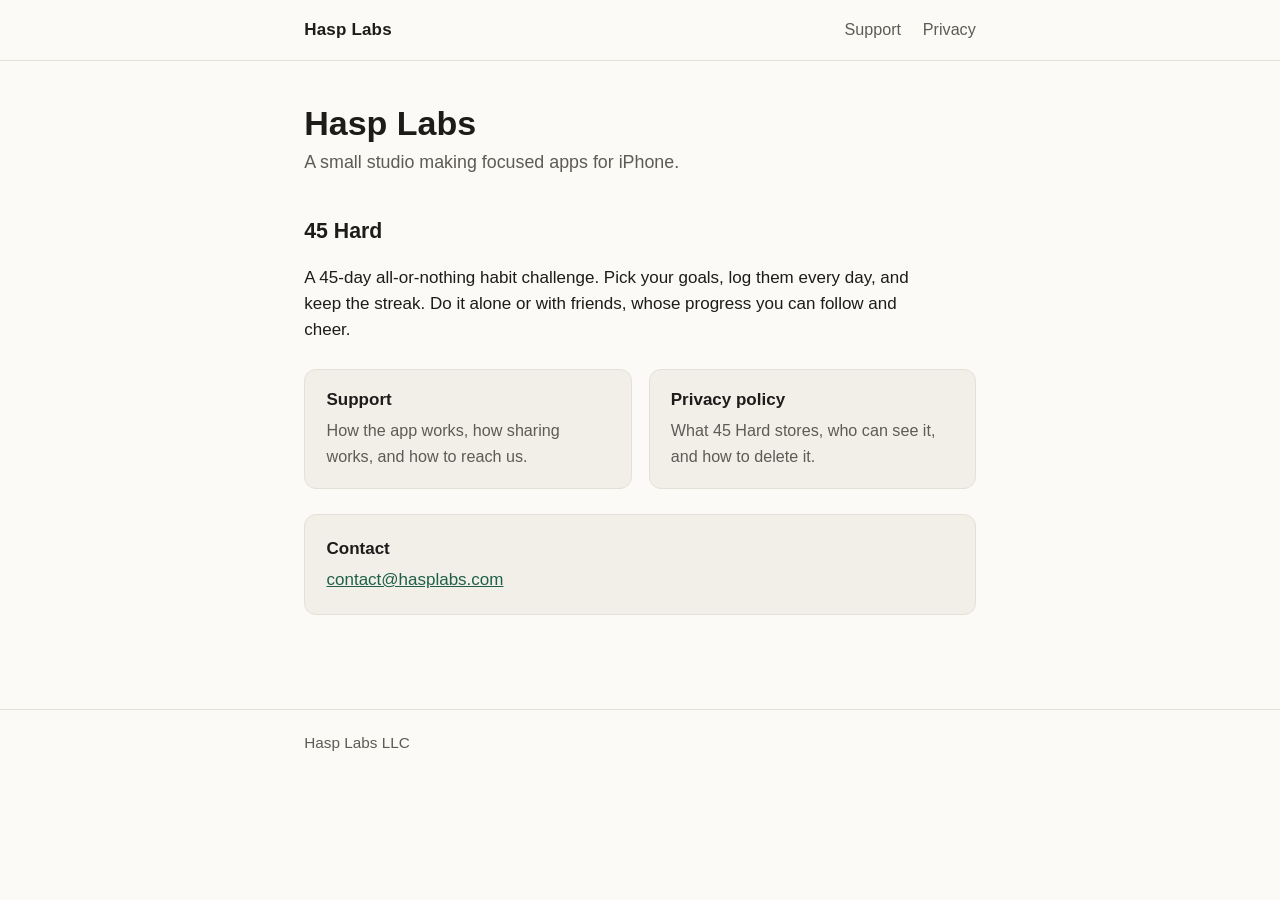
==== index.html @ a6c6ef33 "Add the Hasp Labs site: 45 Hard privacy policy and support pages Co-Authored-By: Claude Fable 5.1 <n" ====
<!doctype html>
<html lang="en">
<head>
  <meta charset="utf-8">
  <meta name="viewport" content="width=device-width, initial-scale=1">
  <title>Hasp Labs</title>
  <meta name="description" content="Hasp Labs LLC makes 45 Hard, a 45-day habit challenge for iPhone. Privacy policy and support.">
  <link rel="stylesheet" href="/assets/site.css">
</head>
<body>
  <header class="site">
    <div class="inner">
      <a class="brand" href="/">Hasp Labs</a>
      <nav>
        <a href="/fortyfivehard/support/">Support</a>
        <a href="/fortyfivehard/privacy/">Privacy</a>
      </nav>
    </div>
  </header>
  <main>
    <h1>Hasp Labs</h1>
    <p class="lede">A small studio making focused apps for iPhone.</p>

    <h2>45 Hard</h2>
    <p>A 45-day all-or-nothing habit challenge. Pick your goals, log them every day, and keep the streak. Do it alone or with friends, whose progress you can follow and cheer.</p>
    <div class="cards">
      <a class="card" href="/fortyfivehard/support/"><strong>Support</strong><span>How the app works, how sharing works, and how to reach us.</span></a>
      <a class="card" href="/fortyfivehard/privacy/"><strong>Privacy policy</strong><span>What 45 Hard stores, who can see it, and how to delete it.</span></a>
    </div>

    <div class="contact">
      <p><strong>Contact</strong></p>
      <p><a href="mailto:contact@hasplabs.com">contact@hasplabs.com</a></p>
    </div>
  </main>
  <footer class="site">
    <div class="inner">Hasp Labs LLC</div>
  </footer>
</body>
</html>
---- assets/site.css ----
:root {
  color-scheme: light dark;
  --bg: #fbfaf7;
  --ink: #1d1c1a;
  --muted: #5e5b55;
  --rule: #e4e0d8;
  --accent: #1f5f4a;
  --accent-ink: #ffffff;
  --card: #f2efe8;
}
@media (prefers-color-scheme: dark) {
  :root {
    --bg: #161614;
    --ink: #ecebe6;
    --muted: #a6a29a;
    --rule: #2c2b27;
    --accent: #7fc8a9;
    --accent-ink: #0f1a15;
    --card: #1f1f1c;
  }
}
* { box-sizing: border-box; }
html { font-size: 17px; }
body {
  margin: 0;
  background: var(--bg);
  color: var(--ink);
  font-family: -apple-system, BlinkMacSystemFont, "Segoe UI", Helvetica, Arial, sans-serif;
  line-height: 1.55;
  -webkit-font-smoothing: antialiased;
}
header.site {
  border-bottom: 1px solid var(--rule);
}
header.site .inner, main, footer.site .inner {
  max-width: 42rem;
  margin: 0 auto;
  padding: 0 1.25rem;
}
header.site .inner {
  display: flex;
  align-items: baseline;
  justify-content: space-between;
  gap: 1rem;
  padding-top: 1rem;
  padding-bottom: 1rem;
}
header.site a { color: var(--ink); text-decoration: none; }
header.site .brand { font-weight: 700; letter-spacing: 0.01em; }
header.site nav a { color: var(--muted); margin-left: 1rem; font-size: 0.95rem; }
header.site nav a:hover, header.site .brand:hover { color: var(--accent); }
main { padding-top: 2.5rem; padding-bottom: 4rem; }
h1 { font-size: 2rem; line-height: 1.15; margin: 0 0 0.35rem; text-wrap: balance; }
h2 { font-size: 1.25rem; margin: 2.25rem 0 0.6rem; }
h3 { font-size: 1.05rem; margin: 1.5rem 0 0.4rem; }
p, li { max-width: 65ch; }
p.lede { color: var(--muted); font-size: 1.05rem; margin-top: 0; }
p.meta { color: var(--muted); font-size: 0.9rem; margin: 0 0 2rem; }
a { color: var(--accent); }
ul { padding-left: 1.25rem; }
li + li { margin-top: 0.35rem; }
dl { margin: 0; }
dt { font-weight: 600; margin-top: 1rem; }
dd { margin: 0.2rem 0 0; }
.contact {
  background: var(--card);
  border: 1px solid var(--rule);
  border-radius: 12px;
  padding: 1rem 1.25rem;
  margin: 1.5rem 0;
}
.contact p { margin: 0.25rem 0; }
.cards { display: grid; gap: 1rem; grid-template-columns: 1fr; margin-top: 1.5rem; }
@media (min-width: 40rem) { .cards { grid-template-columns: 1fr 1fr; } }
.card {
  display: block;
  background: var(--card);
  border: 1px solid var(--rule);
  border-radius: 12px;
  padding: 1rem 1.25rem;
  color: var(--ink);
  text-decoration: none;
}
.card:hover { border-color: var(--accent); }
.card strong { display: block; margin-bottom: 0.25rem; }
.card span { color: var(--muted); font-size: 0.95rem; }
footer.site { border-top: 1px solid var(--rule); color: var(--muted); font-size: 0.9rem; }
footer.site .inner { padding-top: 1.25rem; padding-bottom: 1.5rem; }
code { font-family: ui-monospace, SFMono-Regular, Menlo, Consolas, monospace; font-size: 0.92em; }
a:focus-visible { outline: 2px solid var(--accent); outline-offset: 2px; }
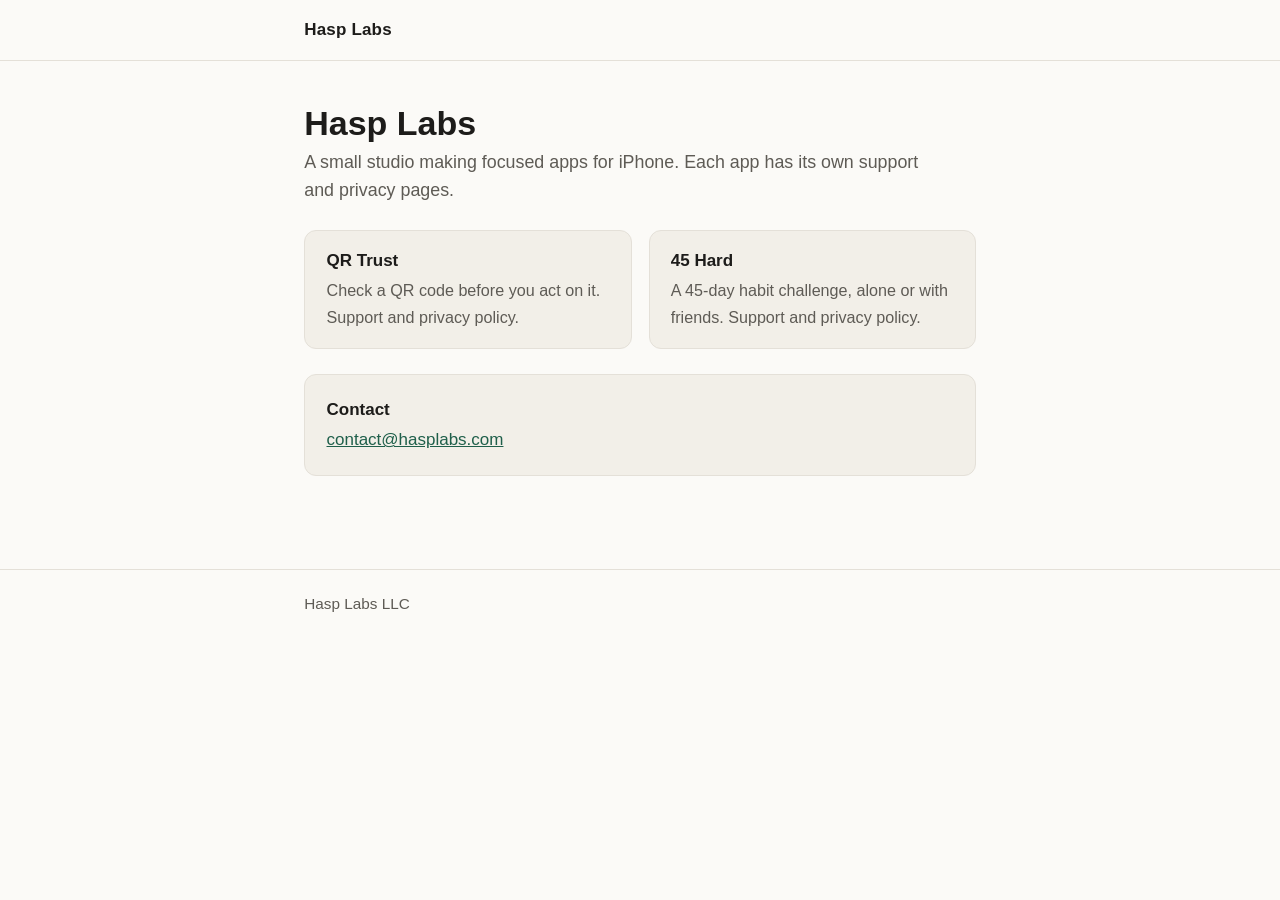
==== commit 77affe39: "Make the org site a general landing page; the 45 Hard pages move to hasplabs/fortyfivehard Co-Author" ====
--- a/index.html
+++ b/index.html
@@ -4,28 +4,22 @@
   <meta charset="utf-8">
   <meta name="viewport" content="width=device-width, initial-scale=1">
   <title>Hasp Labs</title>
-  <meta name="description" content="Hasp Labs LLC makes 45 Hard, a 45-day habit challenge for iPhone. Privacy policy and support.">
+  <meta name="description" content="Hasp Labs LLC makes apps for iPhone. Support and privacy pages for each app.">
   <link rel="stylesheet" href="/assets/site.css">
 </head>
 <body>
   <header class="site">
     <div class="inner">
       <a class="brand" href="/">Hasp Labs</a>
-      <nav>
-        <a href="/fortyfivehard/support/">Support</a>
-        <a href="/fortyfivehard/privacy/">Privacy</a>
-      </nav>
     </div>
   </header>
   <main>
     <h1>Hasp Labs</h1>
-    <p class="lede">A small studio making focused apps for iPhone.</p>
+    <p class="lede">A small studio making focused apps for iPhone. Each app has its own support and privacy pages.</p>
 
-    <h2>45 Hard</h2>
-    <p>A 45-day all-or-nothing habit challenge. Pick your goals, log them every day, and keep the streak. Do it alone or with friends, whose progress you can follow and cheer.</p>
     <div class="cards">
-      <a class="card" href="/fortyfivehard/support/"><strong>Support</strong><span>How the app works, how sharing works, and how to reach us.</span></a>
-      <a class="card" href="/fortyfivehard/privacy/"><strong>Privacy policy</strong><span>What 45 Hard stores, who can see it, and how to delete it.</span></a>
+      <a class="card" href="https://hasplabs.github.io/qrtrust/"><strong>QR Trust</strong><span>Check a QR code before you act on it. Support and privacy policy.</span></a>
+      <a class="card" href="https://hasplabs.github.io/fortyfivehard/"><strong>45 Hard</strong><span>A 45-day habit challenge, alone or with friends. Support and privacy policy.</span></a>
     </div>
 
     <div class="contact">
